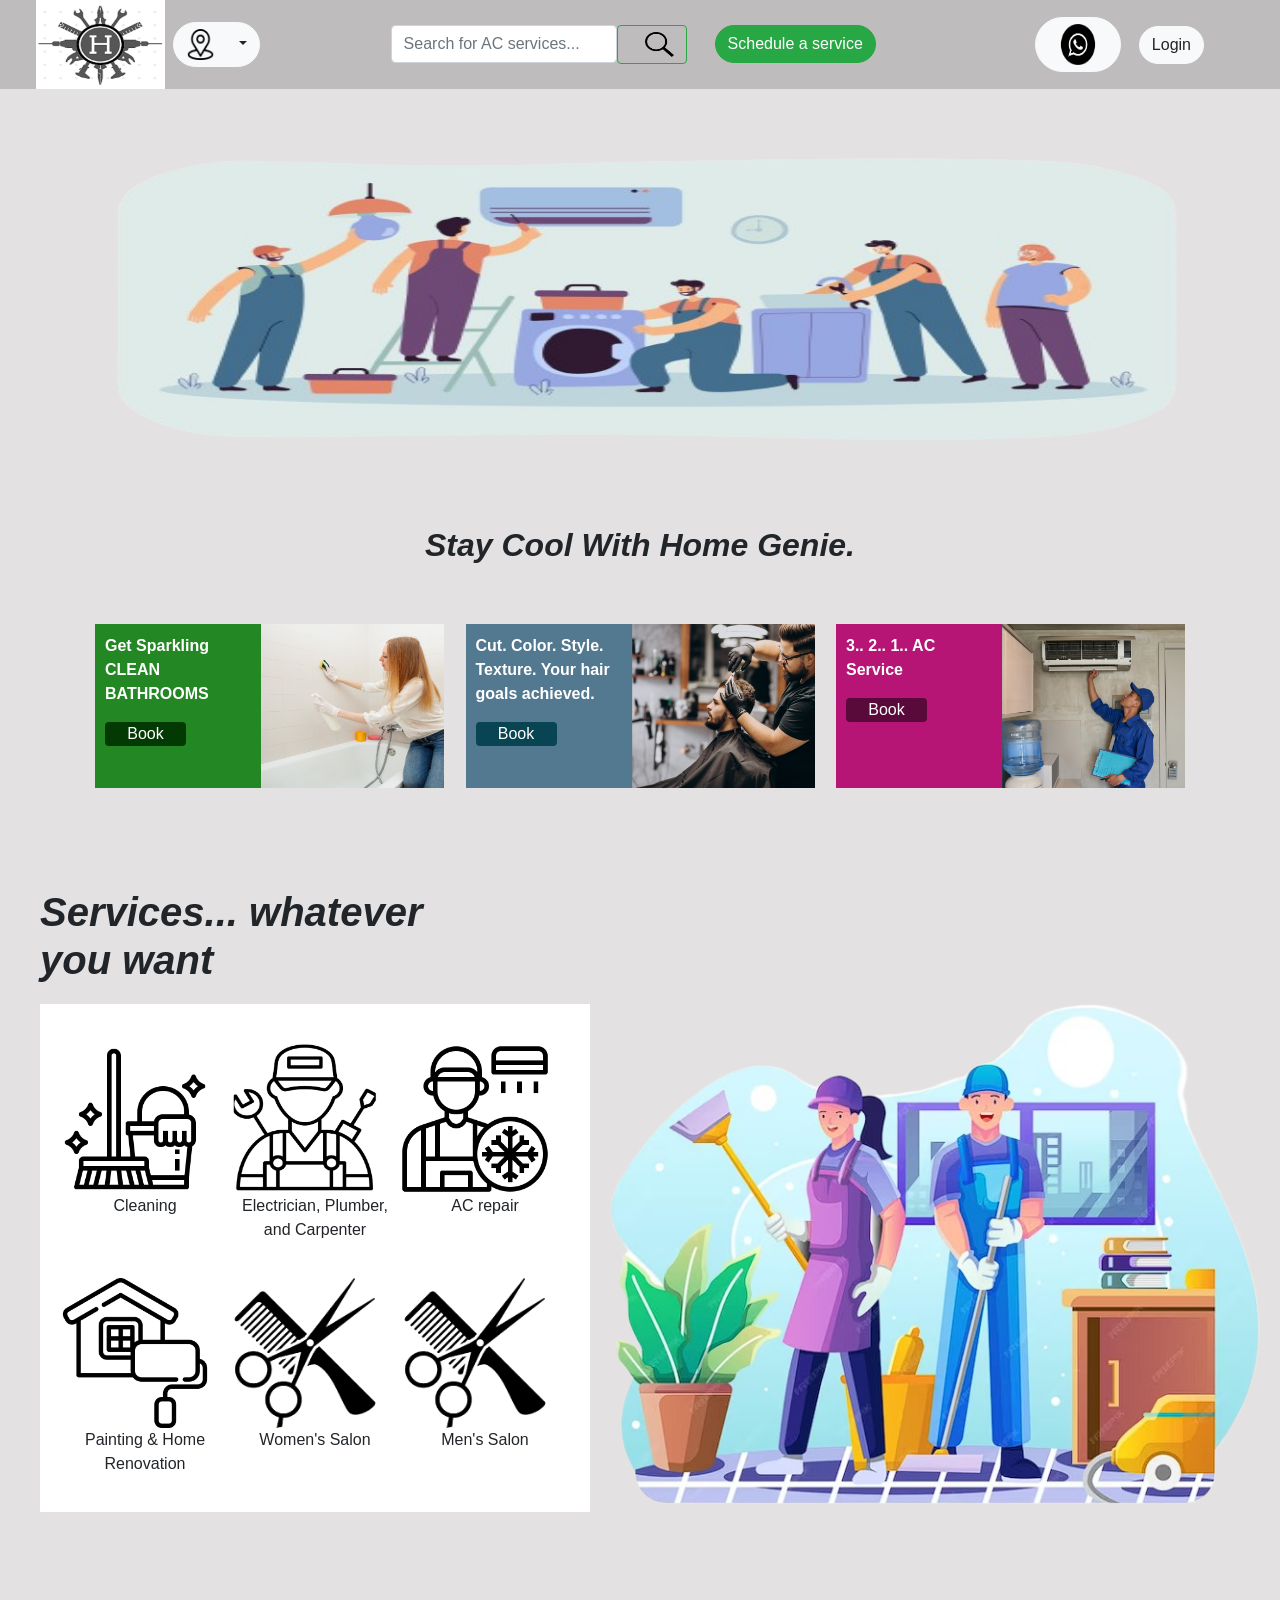
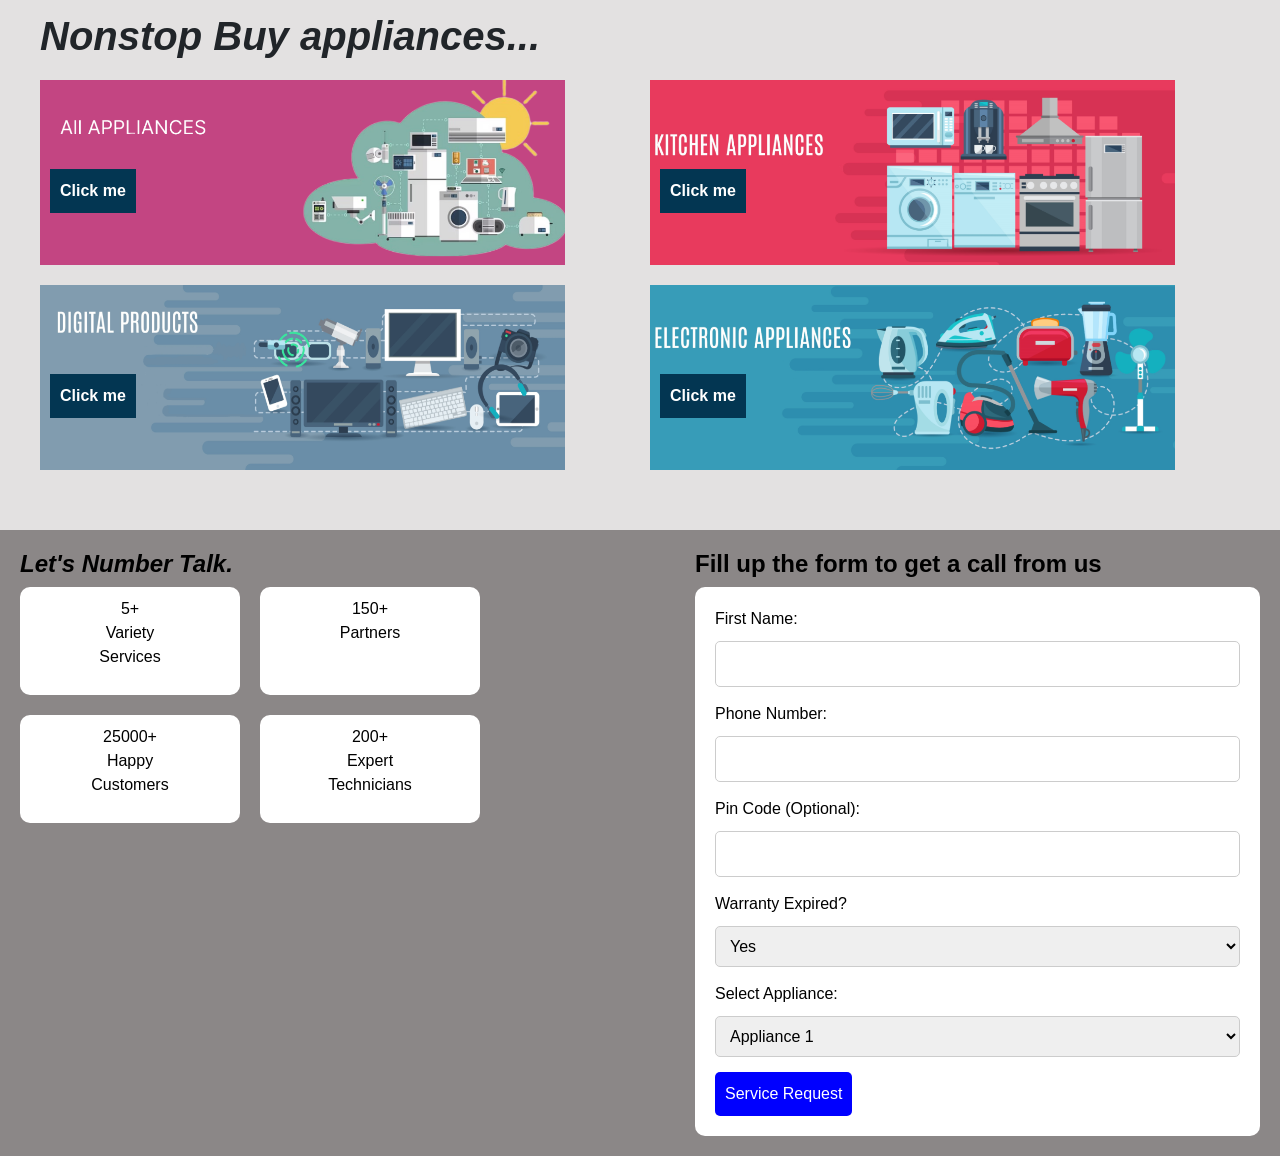
==== index.html @ cf2d0b9e "Add files via upload" ====
<!DOCTYPE html>
<html lang="en">
<head>
    <meta charset="UTF-8">
    <meta name="viewport" content="width=device-width, initial-scale=1.0">
    <link rel="stylesheet" href="https://stackpath.bootstrapcdn.com/bootstrap/4.5.2/css/bootstrap.min.css">
    <link rel="stylesheet" href="styles.css">
    <title>Home Genie</title>
</head>
<body>

    <header class="main-header navbar navbar-expand-lg navbar-light">
        <a class="navbar-brand" href="#">
            <a href="index.html"><img src="logo.png" alt="Logo" width="129" height="89"></a>
        </a>

        <div class="dropdown location-dropdown ml-2">
            <button class="btn btn-light dropdown-toggle" type="button" id="locationDropdown" data-toggle="dropdown" aria-haspopup="true" aria-expanded="false">
                <img src="loco.png" alt="Location Icon" class="location-icon">
            </button>
            <div class="dropdown-menu" aria-labelledby="locationDropdown">
                <a class="dropdown-item" href="#">Bhopal</a>
                <a class="dropdown-item" href="#">Ashta</a>
                <a class="dropdown-item" href="#">Sehore</a>
            </div>
        </div>

        <div class="collapse navbar-collapse" id="navbarNav">
            <ul class="navbar-nav mx-auto align-items-center">
                <li class="nav-item">
                    <form class="form-inline">
                        <input class="form-control" type="search" placeholder="Search for AC services..." aria-label="Search">
                        <button class="btn btn-outline-success my-2 my-sm-0" type="submit">
                            <img src="search.png" alt="Search Icon" class="search-icon">
                        </button>
                    </form>
                </li>
                <li class="nav-item">
                    <button class="btn btn-success ml-2" onclick="location.href='index2.html'">Schedule a service</button>

                </li>
            </ul>

            <button class="btn btn-light ml-2 whatsapp-button">
                <img src="whatsapp.png" alt="WhatsApp Icon" width="60" height="41">
            </button>
            <button class="btn btn-light ml-2 login-button">Login</button>
        </div>
    </header>

<div class="main-body" style="background-color: #E3E1E1;">

    <img src="handymen.png" alt="Handymen Image" width="1155" height="393" class="mx-auto d-block">

    <div class="h2-container">
    <h2 class="text-center font-italic font-weight-bold mt-4">Stay Cool With Home Genie.</h2>
    </div>

    <div class="rectangle-container">
        <div class="rectangle left-rectangle">
            <div class="color-part" style="background-color: #238723;">
                <p class="text-white font-weight-bold">
                    Get Sparkling<br>
                    CLEAN<br>
                    BATHROOMS
                </p>
                <button class="btn btn-book" style="background-color: #033A03;">Book</button>
            </div>
            <div class="image-part">
                <img src="woman1.png" alt="Woman Image" width="183" height="164">
            </div>
        </div>

        <div class="rectangle">
            <div class="color-part" style="background-color: #52798F;">
                <p class="text-white font-weight-bold">
                    Cut. Color. Style.<br>
                    Texture. Your hair<br>
                    goals achieved.
                </p>
                <button class="btn btn-book" style="background-color: #084452;">Book</button>
            </div>
            <div class="image-part">
                <img src="haircut.png" alt="Haircut Image" width="183" height="164">
            </div>
        </div>

        <div class="rectangle right-rectangle">
            <div class="color-part" style="background-color: #B61575;">
                <p class="text-white font-weight-bold">
                    3.. 2.. 1.. AC<br>
                    Service
                </p>
                <button class="btn btn-book" style="background-color: #590A3A;">Book</button>
            </div>
            <div class="image-part">
                <img src="acrepair.png" alt="AC Repair Image" width="183" height="164">
            </div>
        </div>
    </div>

    <div class="h1-container">
        <h1 class="font-weight-bold font-italic">Services... whatever<br>you want</h1>
    </div>

 <div class="main-content-container">
        <div class="icon-container">
            <div class="icon-group">
                <!-- Top Left Icon -->
                <a href="#" class="icon-button">
                    <div class="icon">
                        <img src="household.png" alt="Cleaning Icon" width="150" height="150">
                        <p>Cleaning</p>
                    </div>
                </a>

                <!-- Top Middle Icon -->
                <a href="#" class="icon-button">
                    <div class="icon">
                        <img src="mechanic.png" alt="Electrician, Plumber, and Carpenter Icon" width="150" height="150">
                        <p>Electrician, Plumber, and Carpenter</p>
                    </div>
                </a>

                <!-- Top Right Icon -->
                <a href="#" class="icon-button">
                    <div class="icon">
                        <img src="service.png" alt="AC Repair Icon" width="150" height="150">
                        <p>AC repair</p>
                    </div>
                </a>
            </div>

            <div class="icon-group">
                <!-- Bottom Left Icon -->
                <a href="#" class="icon-button">
                    <div class="icon">
                        <img src="renovation.png" alt="Painting & Home Renovation Icon" width="150" height="150">
                        <p>Painting & Home Renovation</p>
                    </div>
                </a>

                <!-- Bottom Middle Icon -->
                <a href="#" class="icon-button">
                    <div class="icon">
                        <img src="salon.png" alt="Women's Salon Icon" width="150" height="150">
                        <p>Women's Salon</p>
                    </div>
                </a>

                <!-- Bottom Right Icon -->
                <a href="#" class="icon-button">
                    <div class="icon">
                        <img src="salon.png" alt="Men's Salon Icon" width="150" height="150">
                        <p>Men's Salon</p>
                    </div>
                </a>
            </div>
        </div>

     <!-- Cleaners Image -->
     <img src="cleaners.png" alt="Cleaners Image" width="650" height="500" class="cleaners-image">
 </div>

 <div class="h1-container">
    <h1 class="font-weight-bold font-italic">Nonstop Buy appliances...</h1>
 </div>

 <div class="image-grid">
    <!-- Top Left Image -->
    <div class="image-container">
        <img src="appall.png" alt="Appall" width="525" height="185">
        <a href="#" class="click-me">Click me</a>
    </div>

    <!-- Top Right Image -->
    <div class="image-container">
        <img src="appkit.png" alt="Appkit" width="525" height="185">
        <a href="#" class="click-me">Click me</a>
    </div>

    <!-- Bottom Left Image -->
    <div class="image-container">
        <img src="appdig.png" alt="Appdig" width="525" height="185">
        <a href="#" class="click-me">Click me</a>
    </div>

    <!-- Bottom Right Image -->
    <div class="image-container">
        <img src="appele.png" alt="Appele" width="525" height="185">
        <a href="#" class="click-me">Click me</a>
    </div>
 </div>
</div>

<div class="secondary-body">
    <!-- Left Div -->
    <div class="left-div">
        <h4 class="left-heading">Let's Number Talk.</h4>
        <div class="grid-container">
            <!-- Top Left Rectangle -->
            <div class="grid-item">
                <p>5+<br>Variety<br>Services</p>
            </div>
            <!-- Top Right Rectangle -->
            <div class="grid-item">
                <p>150+<br>Partners</p>
            </div>
            <!-- Bottom Left Rectangle -->
            <div class="grid-item">
                <p>25000+<br>Happy<br>Customers</p>
            </div>
            <!-- Bottom Right Rectangle -->
            <div class="grid-item">
                <p>200+<br>Expert<br>Technicians</p>
            </div>
        </div>
    </div>

    <!-- Right Div -->
    <div class="right-div">
        <h4 class="right-heading">Fill up the form to get a call from us</h4>
        <form class="request-form">
            <label for="firstName">First Name:</label>
            <input type="text" id="firstName" name="firstName" required>

            <label for="phoneNumber">Phone Number:</label>
            <input type="text" id="phoneNumber" name="phoneNumber" required>

            <label for="pinCode">Pin Code (Optional):</label>
            <input type="text" id="pinCode" name="pinCode">

            <label for="warrantyExpired">Warranty Expired?</label>
            <select id="warrantyExpired" name="warrantyExpired">
                <option value="yes">Yes</option>
                <option value="no">No</option>
            </select>

            <label for="selectAppliance">Select Appliance:</label>
            <select id="selectAppliance" name="selectAppliance">
                <option value="appliance1">Appliance 1</option>
                <option value="appliance2">Appliance 2</option>
                <option value="appliance3">Appliance 3</option>
            </select>

            <button type="submit" class="service-request-button">Service Request</button>
        </form>
    </div>
</div>

    <script src="https://code.jquery.com/jquery-3.5.1.slim.min.js"></script>
    <script src="https://cdn.jsdelivr.net/npm/@popperjs/core@2.11.6/dist/umd/popper.min.js"></script>
    <script src="https://stackpath.bootstrapcdn.com/bootstrap/4.5.2/js/bootstrap.min.js"></script>

</body>
</html>
---- styles.css ----
body {
    margin: 0;
    font-family: 'Inter', sans-serif; /* Assuming you have the Inter font available */
}

.main-header {
    height: 89px;
    background-color: #bebcbc; /* Set the background color to #bebcbc */
}

.main-body {
    padding: 20px; /* Add padding to provide some space around the content */
}

.location-icon {
    margin-right: 15px;
    width: 29px;
    height: 31px;
}

.search-icon {
    margin-left: 15px;
    width: 29px;
    height: 25px;
}

.dropdown.location-dropdown {
    position: relative;
}

.dropdown.location-dropdown .dropdown-menu {
    position: absolute;
    top: 100%;
    left: 0;
}

/* You can adjust the following styles based on your preferences */

.navbar-brand {
    margin-right: 20px;
}

.navbar-nav {
    display: flex;
    align-items: center;
}

.navbar-nav .nav-item {
    margin-right: 20px;
}

.btn-success,
.btn-light {
    border-radius: 30px;
    margin-right: 60px; /* Adjusted the margin to 60px to shift 40 pixels to the right */
}

.btn-light img {
    max-height: 100%;
}

.whatsapp-button {
    margin-right: 10px;
}

.login-button {
    margin-left: auto;
}

.h2-container {
    margin-top: 10px;
}
h2 {
    font-weight: bold;
    font-style: italic;
    text-align: center;
}

.rectangle-container {
    display: flex;
    justify-content: space-between;
    margin: 60px auto; /* Adjust the margin as needed */
}

.rectangle {
    width: 349px;
    height: 164px;
    display: flex;
}

.left-rectangle {
    margin-right: 10px; /* Adjust margin to bring it closer to the middle */
    margin-left: 75px;
}

.right-rectangle {
    margin-left: 10px; /* Adjust margin to bring it closer to the middle */
    margin-right:75px;
}

.color-part {
    flex: 1;
    padding: 10px; /* Add padding for spacing and aesthetics */
}

.image-part {
    flex: 1;
}

.btn-book {
    width: 81px;
    height: 24px;
    margin-top: 10px; /* Adjust margin as needed */
    color: white; /* Set text color to white */
    display: flex;
    justify-content: center;
    align-items: center;
}

.h1-container {
    margin-top: 100px; /* Adjust margin as needed */
    margin-left: 20px; /* Adjust margin as needed */
    margin-bottom: 20px;
}

h1 {
    font-weight: bold;
    font-style: italic;
}

.main-content-container {
    display: flex;
    justify-content: space-between;
    align-items: flex-start; /* Align items to the top */
}

/* Styles for the icon container */
.icon-container {
    margin-left: 20px;
    background-color: white; /* Set background color to white */
    width: 600px; /* Set width to 600 pixels */
    padding: 20px; /* Add padding for spacing and aesthetics */
}

.icon-group {
    display: flex;
    flex-direction: row; /* Change flex direction to row */
    margin-top: 20px; /* Adjust margin as needed */
}

/* Styles for each icon */
.icon {
    text-align: center;
}

.icon img {
    width: 150px;
    height: 150px;
    border-radius: 10px; /* Add rounded corners */
    margin-right: 20px; /* Adjust margin between icons */
}

/* Cleaners Image */
.cleaners-image {
    margin-left: 20px; /* Adjust margin as needed */
    margin-right: 50px;
}

.icon-button {
    text-decoration: none;
    color: inherit;
    cursor: pointer;
    transition: transform 0.2s ease-in-out;
}

.image-grid {
    display: flex;
    justify-content: space-between;
    flex-wrap: wrap; /* Allow images to wrap to the next line */
    margin: 20px; /* Adjust margin as needed */
}

/* Styles for each image container */
.image-container {
    width: calc(50% - 10px); /* Set width to 50% with margin in between */
    margin-bottom: 20px; /* Adjust margin as needed */
    position: relative; /* Add relative positioning to position the button */
}

/* Styles for the click-me button */
.click-me {
    position: absolute;
    top: 60%; /* Adjust the top position to move the button slightly downwards */
    left: 10px; /* Adjust the left position to move the button to the far left */
    transform: translateY(-50%);
    background-color:#033652;
    ;
    color: white;
    padding: 10px;
    text-decoration: none;
    font-weight: bold;
    opacity: 2; /* Visible by default */
    transition: opacity 0.3s ease-in-out;
}

.secondary-body {
    background-color: #8B8787;
    display: flex;
    justify-content: space-between;
    padding: 20px;
}

/* Styles for the left div */
.left-div {
    color: black;
}

.left-heading {
    font-weight: bold;
    font-style: italic;
}

.grid-container {
    display: grid;
    grid-template-columns: repeat(2, 220px);
    grid-gap: 20px;
}

.grid-item {
    background-color: white;
    border-radius: 10px;
    padding: 10px;
    text-align: center;
}

/* Styles for the right div */
.right-div {
    color: black;
}

.right-heading {
    font-weight: bold;
}

.request-form {
    background-color: white;
    border-radius: 10px;
    padding: 20px;
    width: 565px;
}

.request-form label {
    display: block;
    margin-bottom: 10px;
}

.request-form input,
.request-form select {
    width: 100%;
    padding: 10px;
    margin-bottom: 15px;
    border: 1px solid #ccc;
    border-radius: 5px;
}

.service-request-button {
    background-color: blue;
    color: white;
    padding: 10px;
    border: none;
    border-radius: 5px;
    cursor: pointer;
}
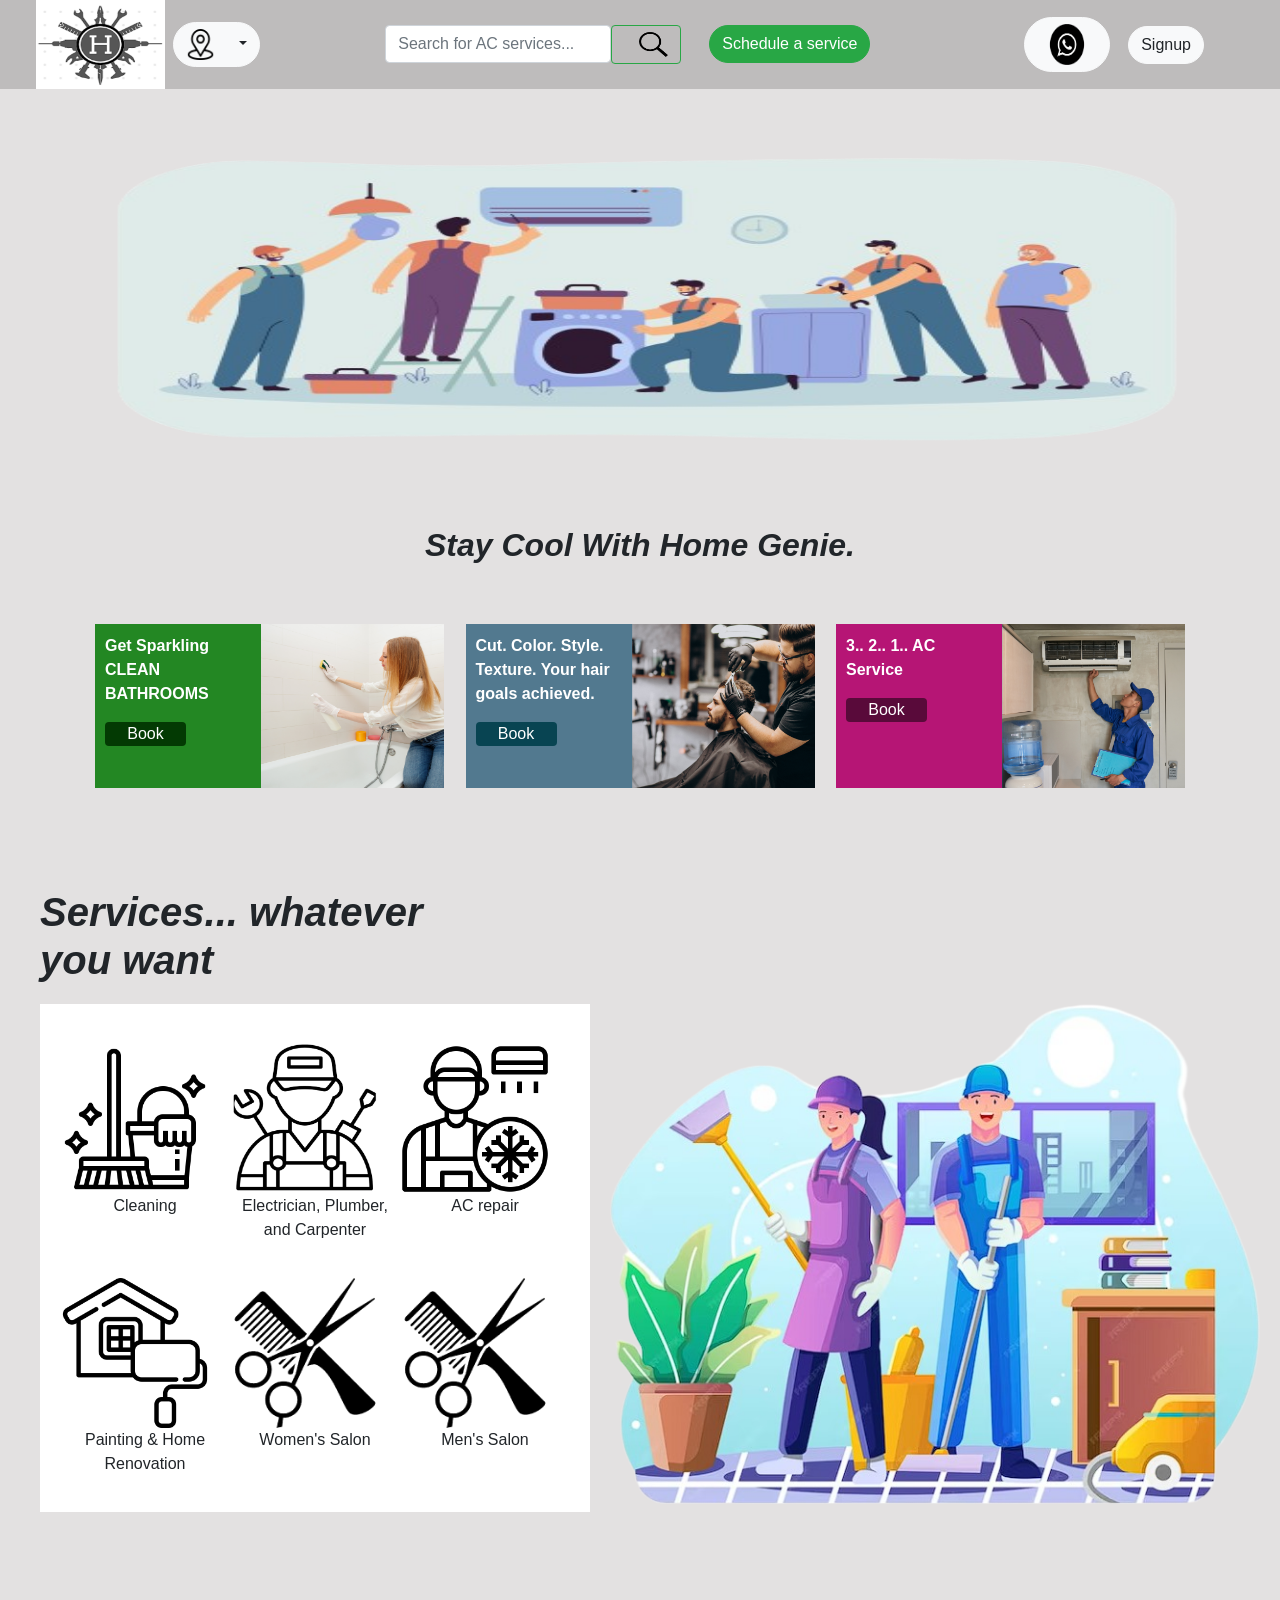
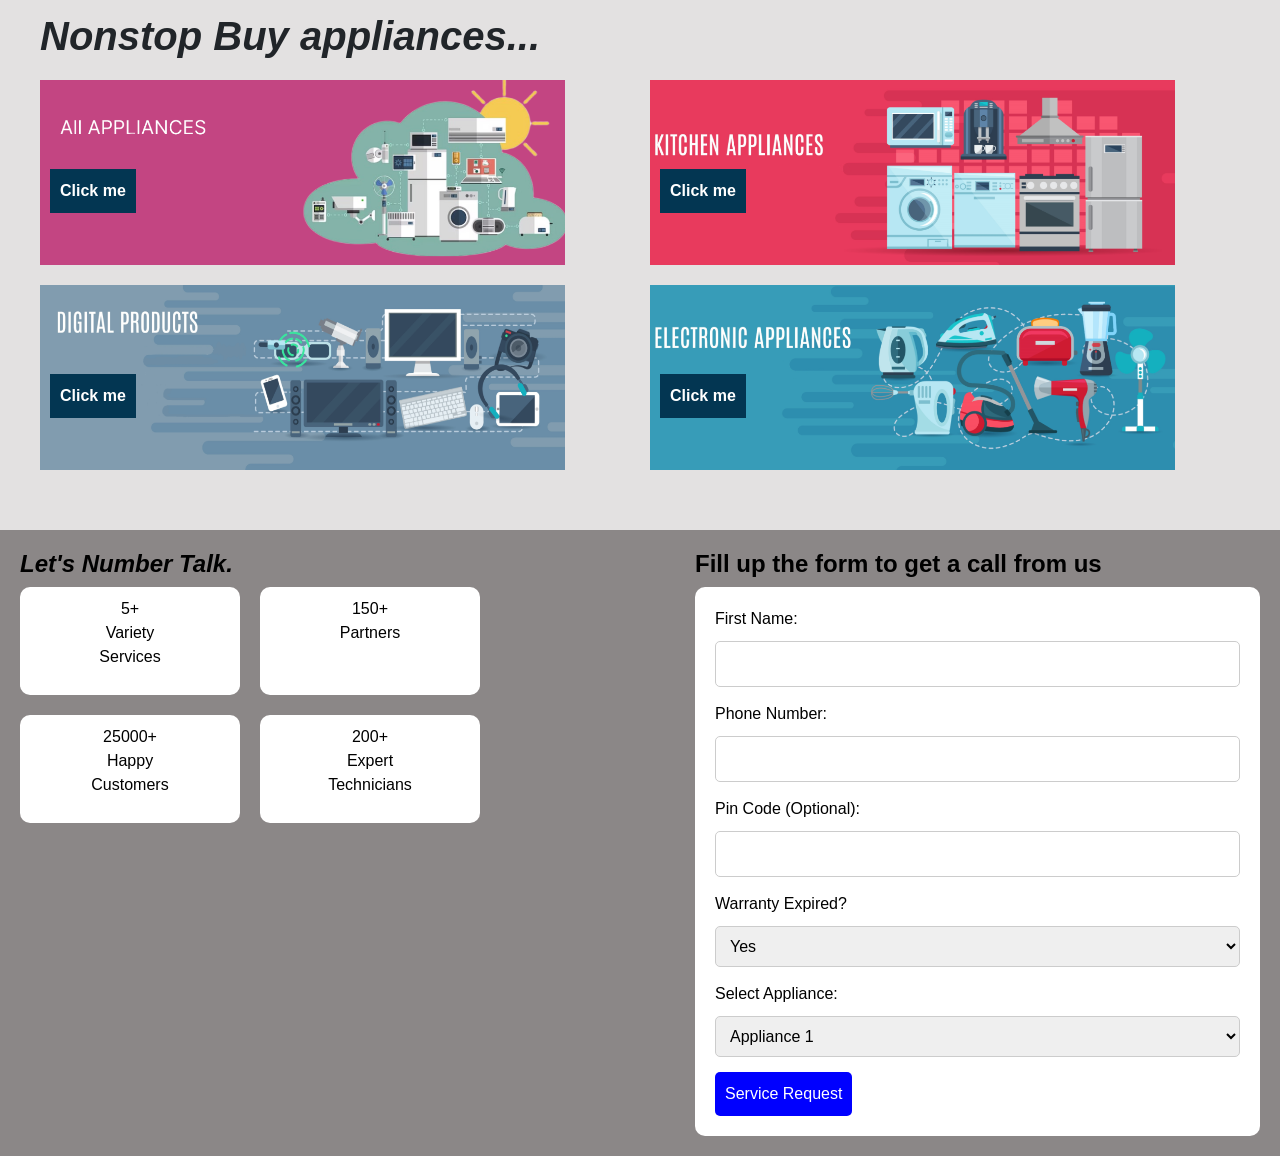
==== commit 61b2b126: "Update index.html" ====
--- a/index.html
+++ b/index.html
@@ -44,7 +44,8 @@
             <button class="btn btn-light ml-2 whatsapp-button">
                 <img src="whatsapp.png" alt="WhatsApp Icon" width="60" height="41">
             </button>
-            <button class="btn btn-light ml-2 login-button">Login</button>
+           <a href="signup.html" class="btn btn-light ml-2 login-button">Signup</a>
+
         </div>
     </header>
 
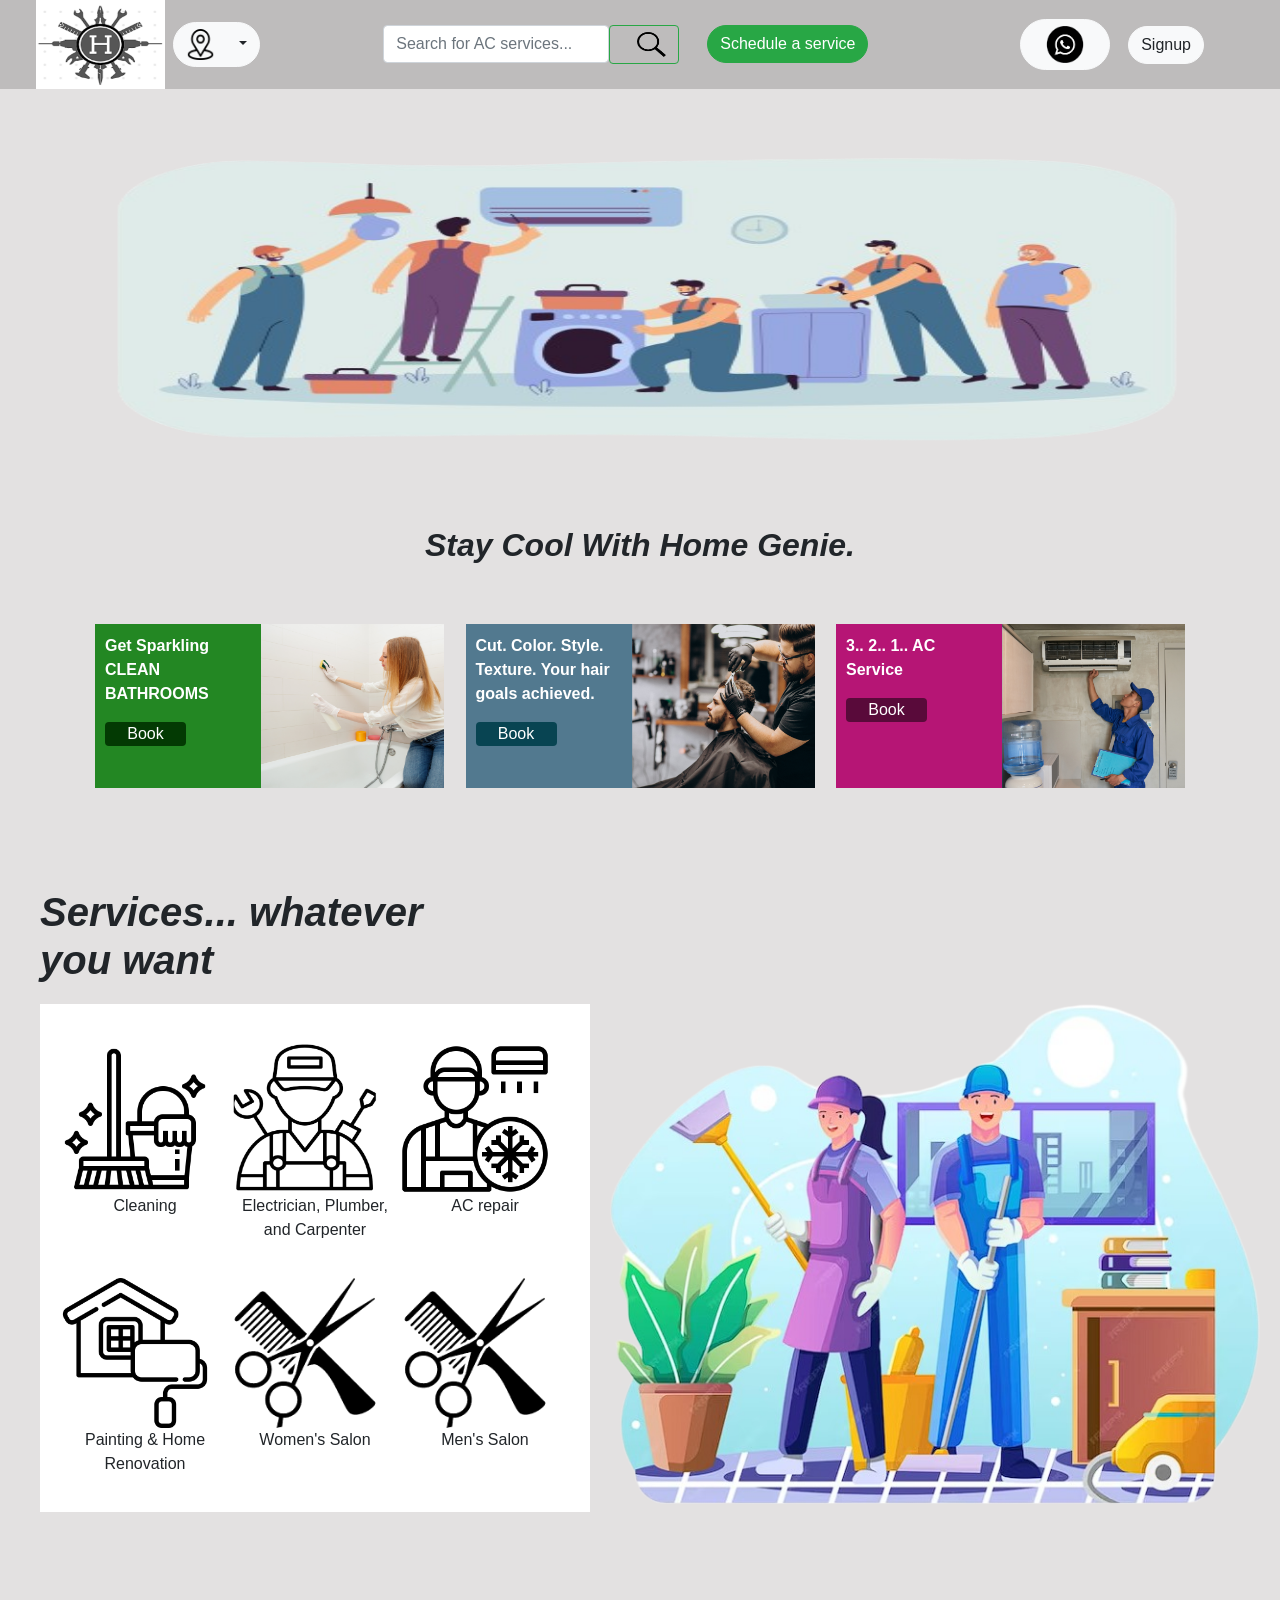
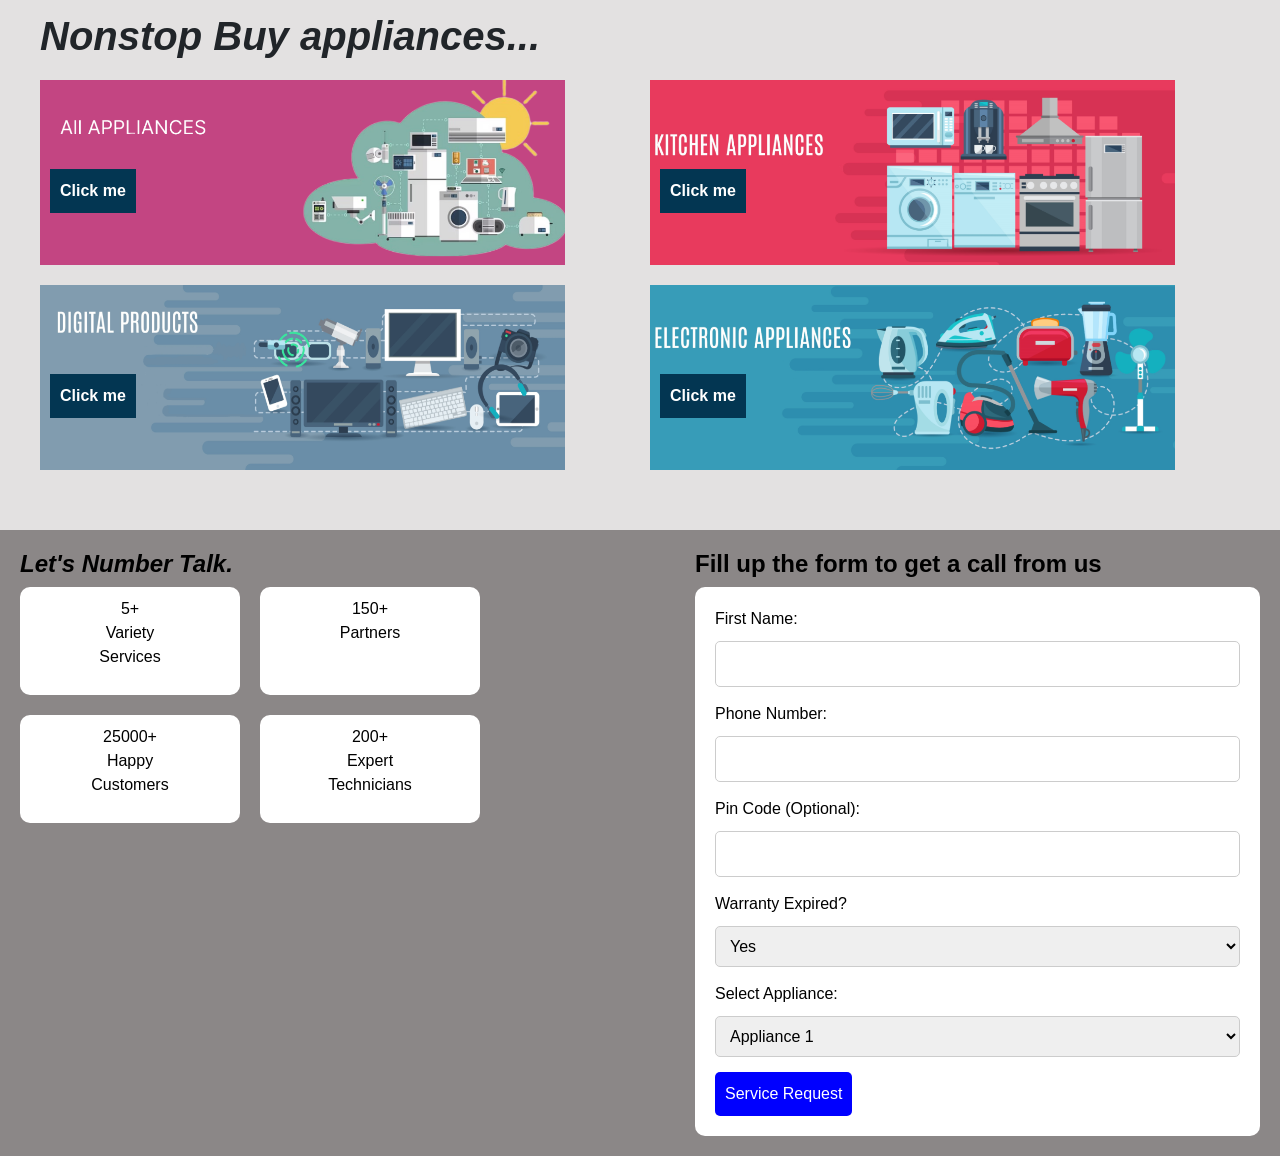
==== commit 3b7560c9: "Update index.html" ====
--- a/index.html
+++ b/index.html
@@ -42,7 +42,10 @@
             </ul>
 
             <button class="btn btn-light ml-2 whatsapp-button">
-                <img src="whatsapp.png" alt="WhatsApp Icon" width="60" height="41">
+                          <!--_______________ Whatsapp _______________-->
+  <a class="whatsapp" href="https://wa.me/+916386848409" target="_blank">
+    <img src="whatsapp.png" width="64"/>
+  </a>
             </button>
            <a href="signup.html" class="btn btn-light ml-2 login-button">Signup</a>
 
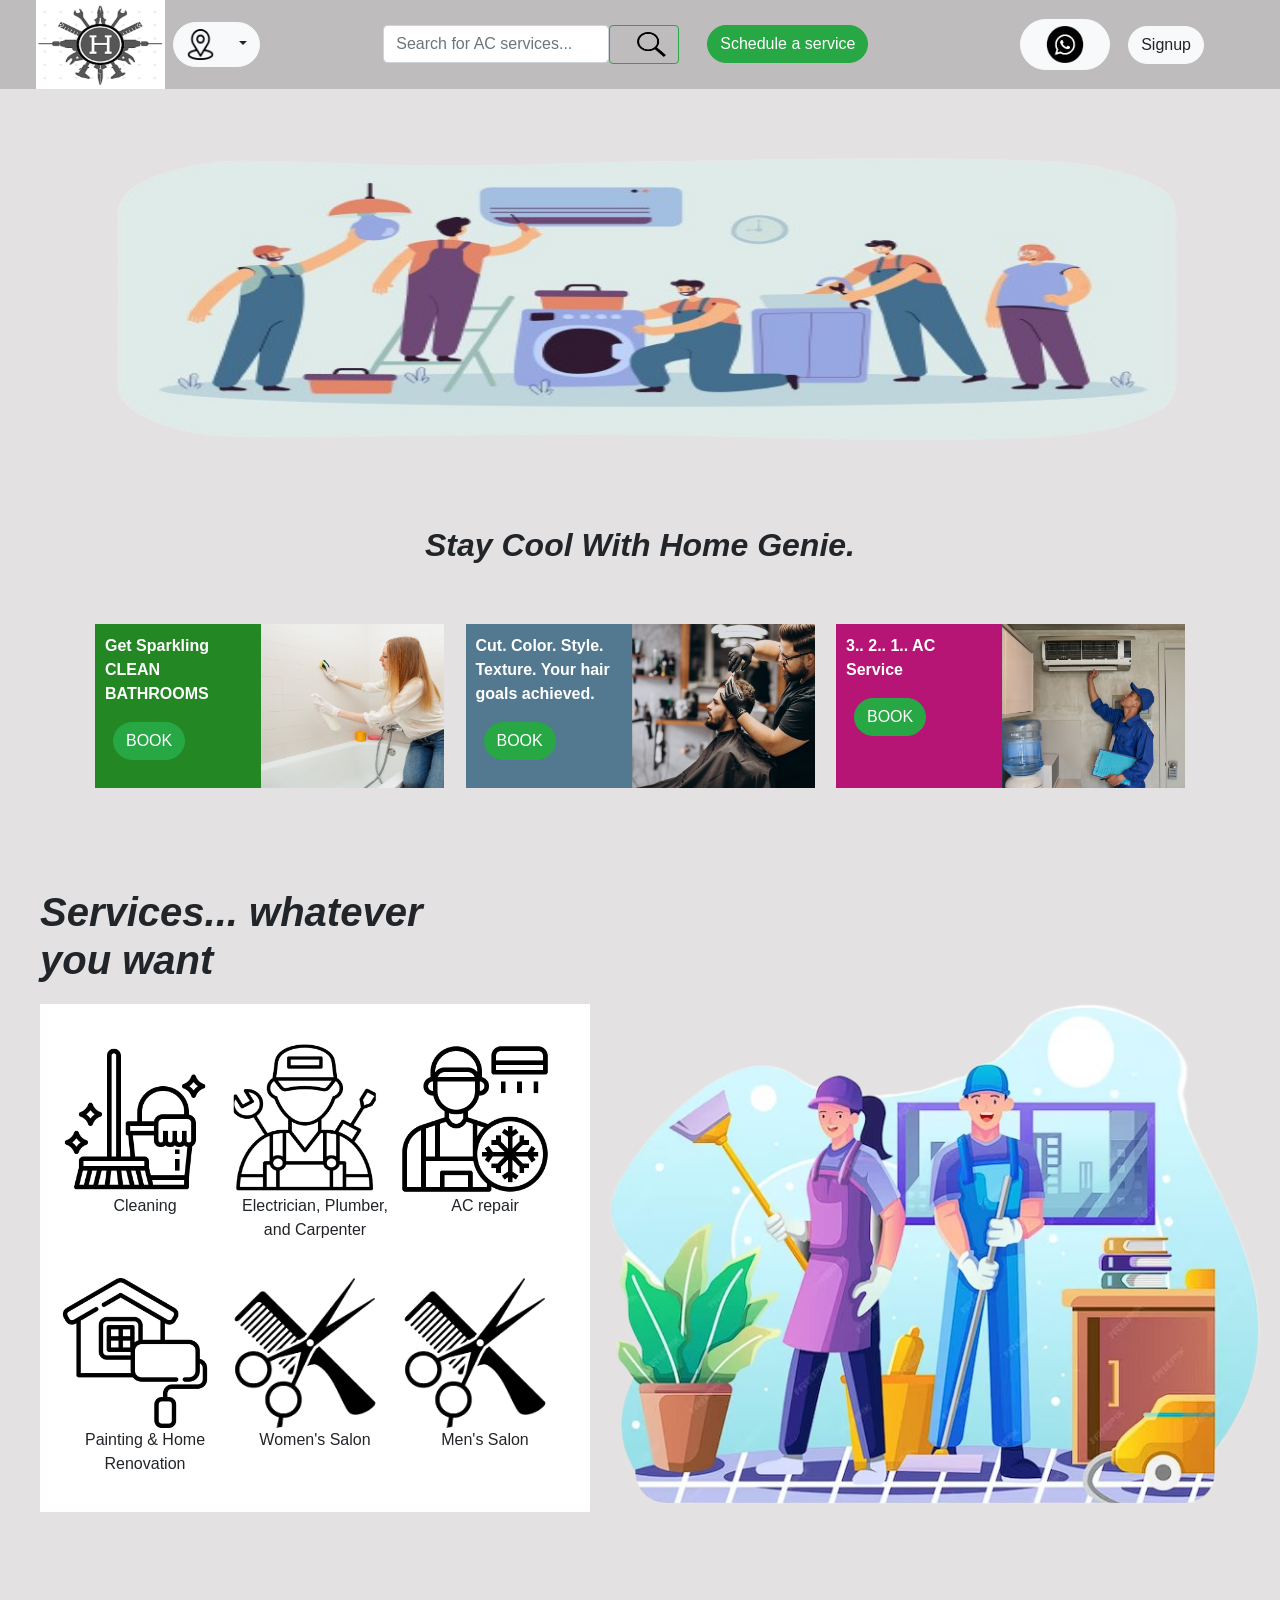
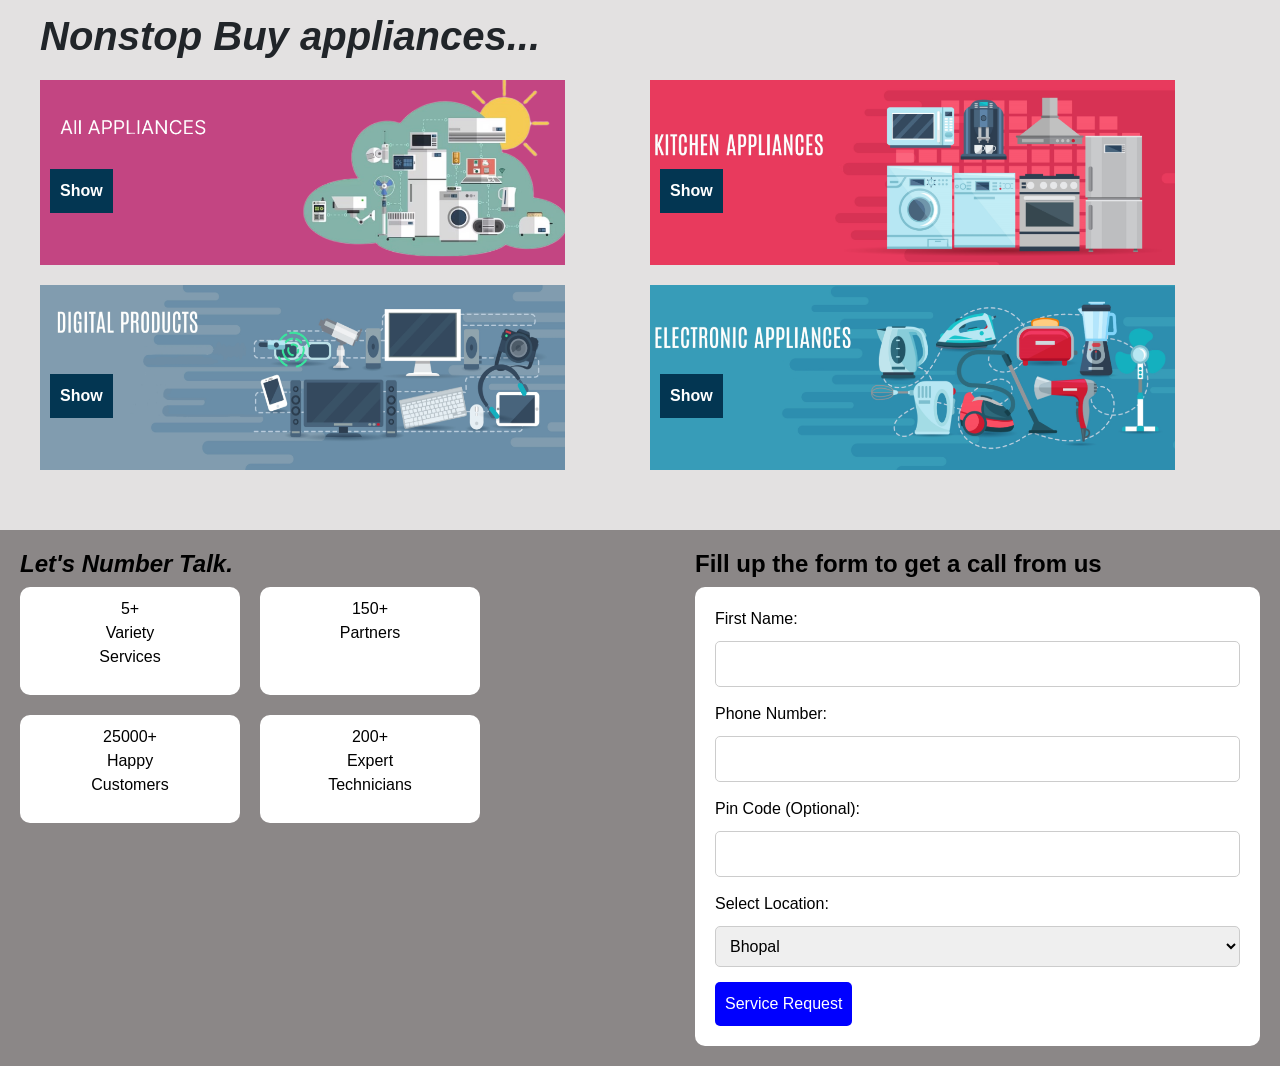
==== commit 9f9b9cf5: "Update index.html" ====
--- a/index.html
+++ b/index.html
@@ -19,9 +19,9 @@
                 <img src="loco.png" alt="Location Icon" class="location-icon">
             </button>
             <div class="dropdown-menu" aria-labelledby="locationDropdown">
-                <a class="dropdown-item" href="#">Bhopal</a>
-                <a class="dropdown-item" href="#">Ashta</a>
-                <a class="dropdown-item" href="#">Sehore</a>
+              <a class="dropdown-item" href="index2.html">Bhopal</a>
+                <a class="dropdown-item" href="index2.html">Ashta</a>
+                <a class="dropdown-item" href="index2.html">Sehore</a>
             </div>
         </div>
 
@@ -68,7 +68,7 @@
                     CLEAN<br>
                     BATHROOMS
                 </p>
-                <button class="btn btn-book" style="background-color: #033A03;">Book</button>
+                <button class="btn btn-success ml-2" onclick="location.href='cleaning.html'">BOOK</button>
             </div>
             <div class="image-part">
                 <img src="woman1.png" alt="Woman Image" width="183" height="164">
@@ -82,7 +82,7 @@
                     Texture. Your hair<br>
                     goals achieved.
                 </p>
-                <button class="btn btn-book" style="background-color: #084452;">Book</button>
+             <button class="btn btn-success ml-2" onclick="location.href='hairsalon.html'">BOOK</button>
             </div>
             <div class="image-part">
                 <img src="haircut.png" alt="Haircut Image" width="183" height="164">
@@ -95,7 +95,7 @@
                     3.. 2.. 1.. AC<br>
                     Service
                 </p>
-                <button class="btn btn-book" style="background-color: #590A3A;">Book</button>
+                <button class="btn btn-success ml-2" onclick="location.href='AC.html'">BOOK</button>
             </div>
             <div class="image-part">
                 <img src="acrepair.png" alt="AC Repair Image" width="183" height="164">
@@ -111,7 +111,7 @@
         <div class="icon-container">
             <div class="icon-group">
                 <!-- Top Left Icon -->
-                <a href="#" class="icon-button">
+                <a href="cleaning.html" class="icon-button">
                     <div class="icon">
                         <img src="household.png" alt="Cleaning Icon" width="150" height="150">
                         <p>Cleaning</p>
@@ -119,7 +119,7 @@
                 </a>
 
                 <!-- Top Middle Icon -->
-                <a href="#" class="icon-button">
+                <a href="AC.html" class="icon-button">
                     <div class="icon">
                         <img src="mechanic.png" alt="Electrician, Plumber, and Carpenter Icon" width="150" height="150">
                         <p>Electrician, Plumber, and Carpenter</p>
@@ -127,7 +127,7 @@
                 </a>
 
                 <!-- Top Right Icon -->
-                <a href="#" class="icon-button">
+                <a href="AC.html" class="icon-button">
                     <div class="icon">
                         <img src="service.png" alt="AC Repair Icon" width="150" height="150">
                         <p>AC repair</p>
@@ -137,7 +137,7 @@
 
             <div class="icon-group">
                 <!-- Bottom Left Icon -->
-                <a href="#" class="icon-button">
+                <a href="cleaning.html" class="icon-button">
                     <div class="icon">
                         <img src="renovation.png" alt="Painting & Home Renovation Icon" width="150" height="150">
                         <p>Painting & Home Renovation</p>
@@ -145,7 +145,7 @@
                 </a>
 
                 <!-- Bottom Middle Icon -->
-                <a href="#" class="icon-button">
+                <a href="hairsalon.html" class="icon-button">
                     <div class="icon">
                         <img src="salon.png" alt="Women's Salon Icon" width="150" height="150">
                         <p>Women's Salon</p>
@@ -153,7 +153,7 @@
                 </a>
 
                 <!-- Bottom Right Icon -->
-                <a href="#" class="icon-button">
+                <a href="hairsalon.html" class="icon-button">
                     <div class="icon">
                         <img src="salon.png" alt="Men's Salon Icon" width="150" height="150">
                         <p>Men's Salon</p>
@@ -174,25 +174,25 @@
     <!-- Top Left Image -->
     <div class="image-container">
         <img src="appall.png" alt="Appall" width="525" height="185">
-        <a href="#" class="click-me">Click me</a>
+        <a href="appliances.html" class="click-me">Show </a>
     </div>
 
     <!-- Top Right Image -->
     <div class="image-container">
         <img src="appkit.png" alt="Appkit" width="525" height="185">
-        <a href="#" class="click-me">Click me</a>
+        <a href="appliances.html" class="click-me">Show </a>
     </div>
 
     <!-- Bottom Left Image -->
     <div class="image-container">
         <img src="appdig.png" alt="Appdig" width="525" height="185">
-        <a href="#" class="click-me">Click me</a>
+        <a href="appliances.html" class="click-me">Show </a>
     </div>
 
     <!-- Bottom Right Image -->
     <div class="image-container">
         <img src="appele.png" alt="Appele" width="525" height="185">
-        <a href="#" class="click-me">Click me</a>
+        <a href="appliances.html" class="click-me">Show </a>
     </div>
  </div>
 </div>
@@ -234,17 +234,13 @@
             <label for="pinCode">Pin Code (Optional):</label>
             <input type="text" id="pinCode" name="pinCode">
 
-            <label for="warrantyExpired">Warranty Expired?</label>
-            <select id="warrantyExpired" name="warrantyExpired">
-                <option value="yes">Yes</option>
-                <option value="no">No</option>
-            </select>
-
-            <label for="selectAppliance">Select Appliance:</label>
+          
+
+            <label for="selectAppliance">Select Location:</label>
             <select id="selectAppliance" name="selectAppliance">
-                <option value="appliance1">Appliance 1</option>
-                <option value="appliance2">Appliance 2</option>
-                <option value="appliance3">Appliance 3</option>
+                <option value="appliance1">Bhopal</option>
+                <option value="appliance2">Indore</option>
+                <option value="appliance3">Sehore</option>
             </select>
 
             <button type="submit" class="service-request-button">Service Request</button>
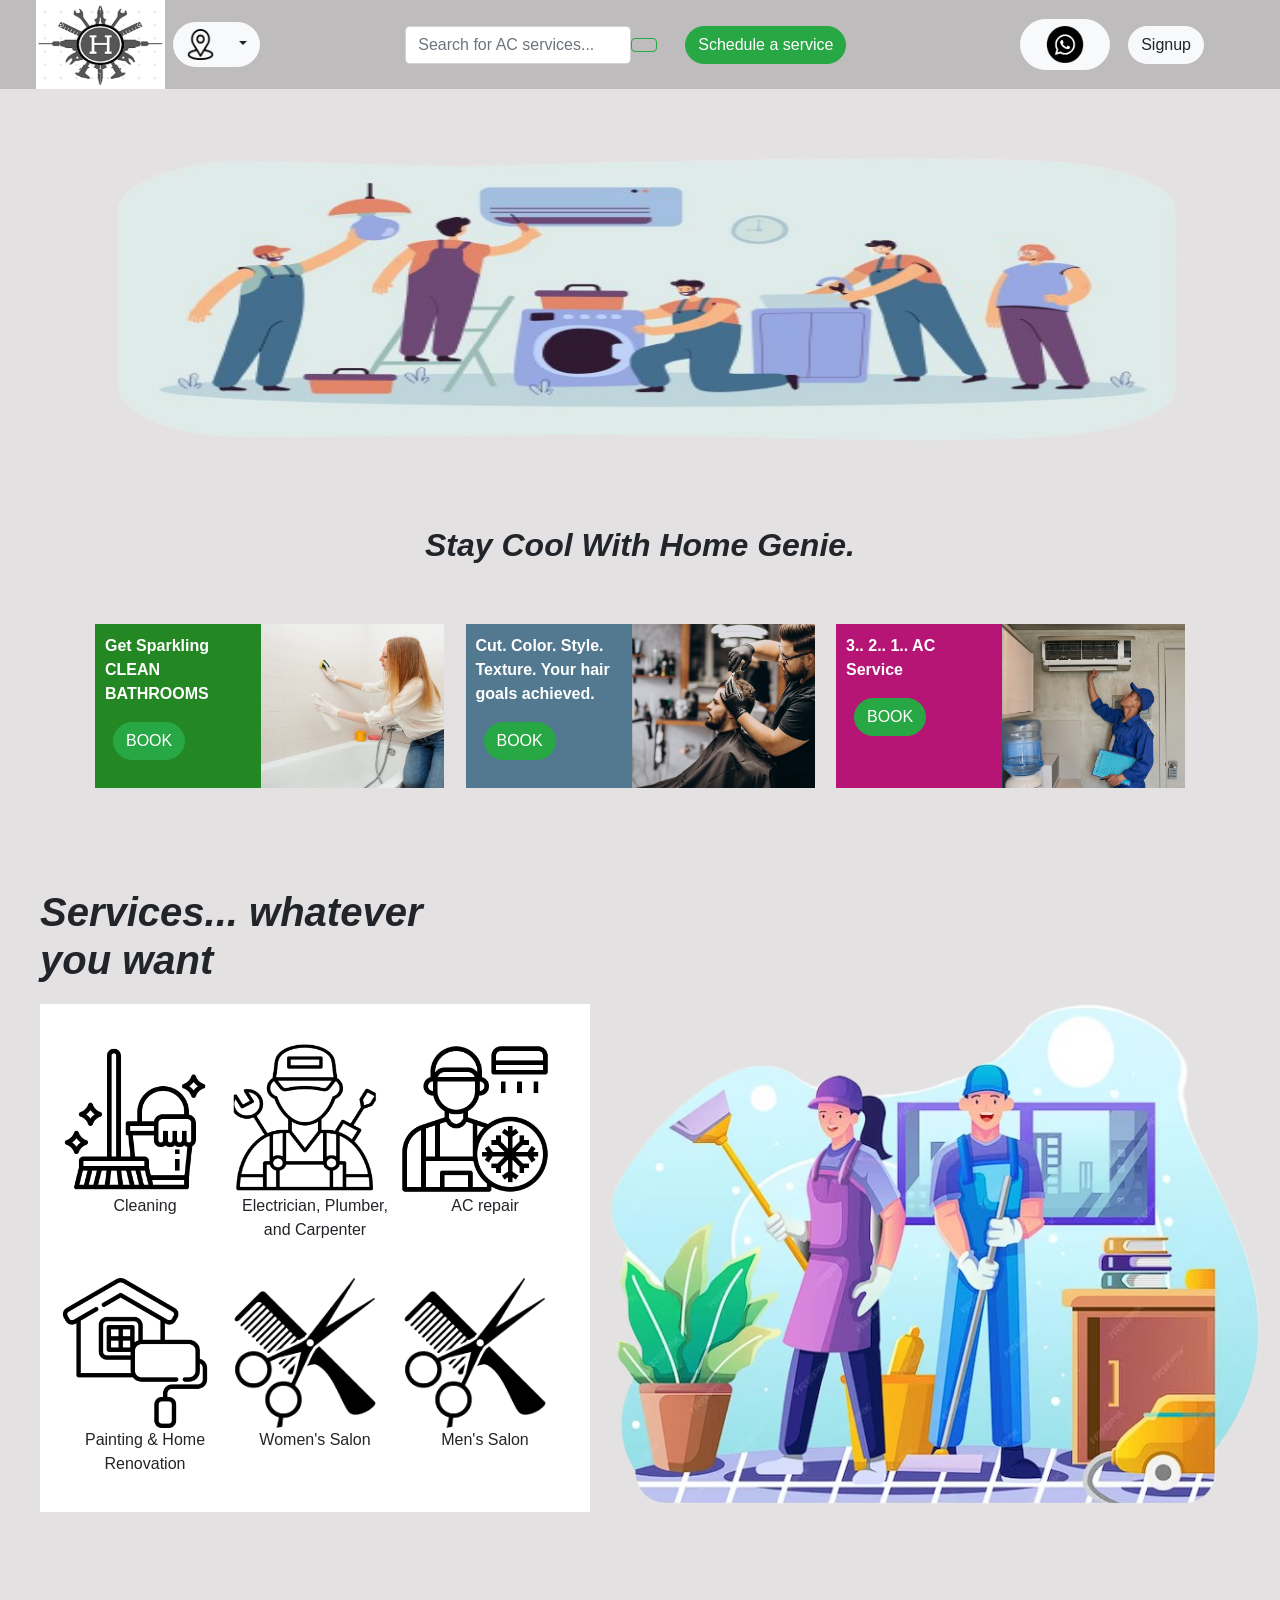
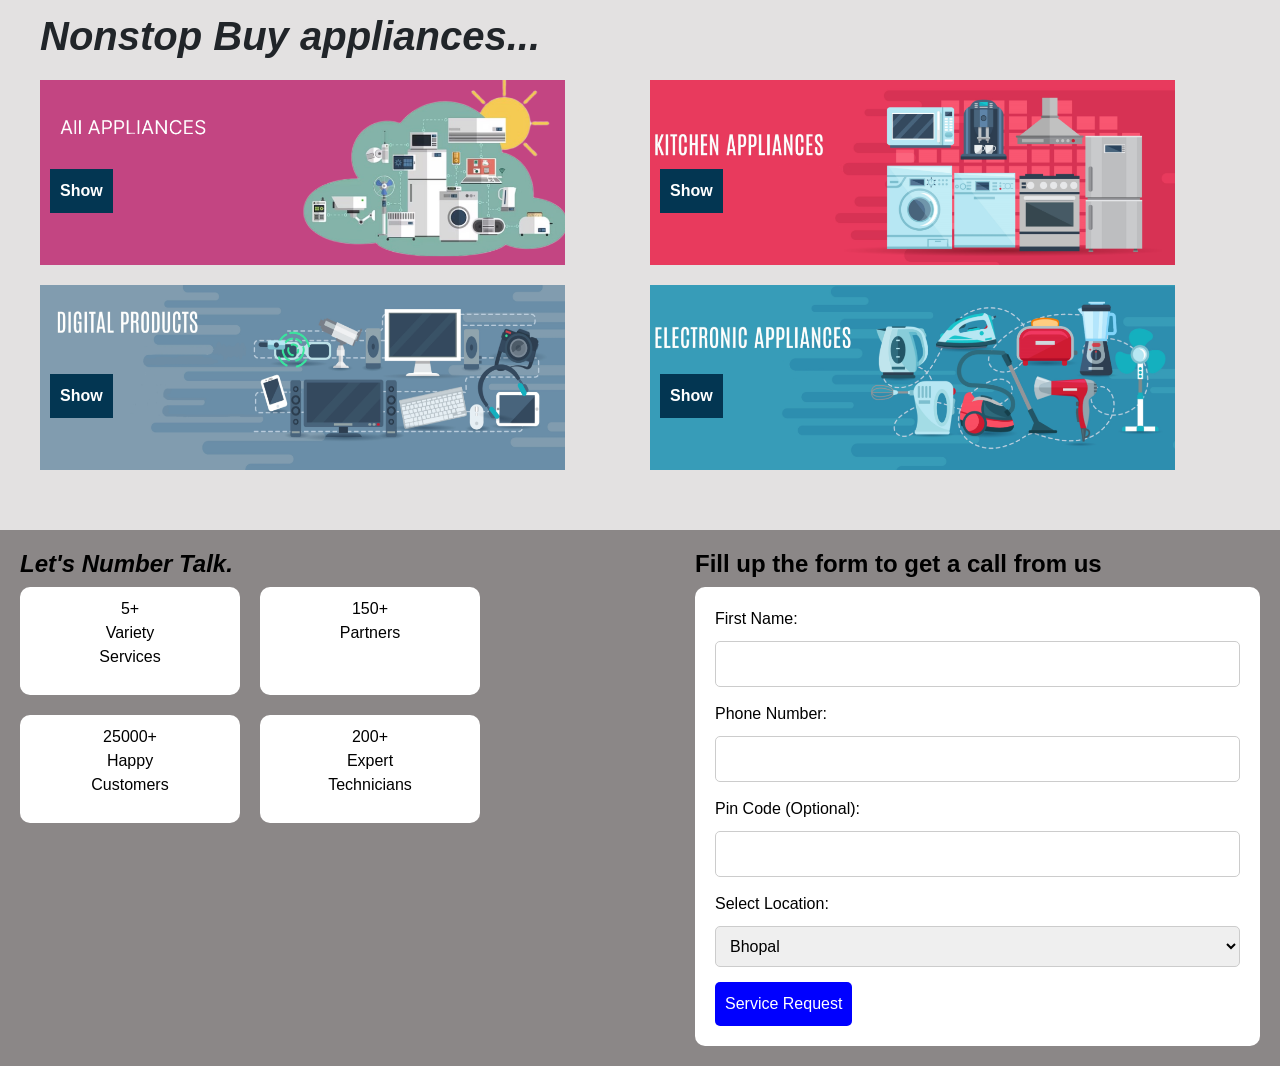
==== commit 74df23a9: "Update index.html" ====
--- a/index.html
+++ b/index.html
@@ -31,7 +31,7 @@
                     <form class="form-inline">
                         <input class="form-control" type="search" placeholder="Search for AC services..." aria-label="Search">
                         <button class="btn btn-outline-success my-2 my-sm-0" type="submit">
-                            <img src="search.png" alt="Search Icon" class="search-icon">
+                           
                         </button>
                     </form>
                 </li>
@@ -68,7 +68,7 @@
                     CLEAN<br>
                     BATHROOMS
                 </p>
-                <button class="btn btn-success ml-2" onclick="location.href='cleaning.html'">BOOK</button>
+                <button class="btn btn-success ml-2" onclick="location.href='location.html'">BOOK</button>
             </div>
             <div class="image-part">
                 <img src="woman1.png" alt="Woman Image" width="183" height="164">
@@ -82,7 +82,7 @@
                     Texture. Your hair<br>
                     goals achieved.
                 </p>
-             <button class="btn btn-success ml-2" onclick="location.href='hairsalon.html'">BOOK</button>
+             <button class="btn btn-success ml-2" onclick="location.href='location.html'">BOOK</button>
             </div>
             <div class="image-part">
                 <img src="haircut.png" alt="Haircut Image" width="183" height="164">
@@ -95,7 +95,7 @@
                     3.. 2.. 1.. AC<br>
                     Service
                 </p>
-                <button class="btn btn-success ml-2" onclick="location.href='AC.html'">BOOK</button>
+                <button class="btn btn-success ml-2" onclick="location.href='location.html'">BOOK</button>
             </div>
             <div class="image-part">
                 <img src="acrepair.png" alt="AC Repair Image" width="183" height="164">
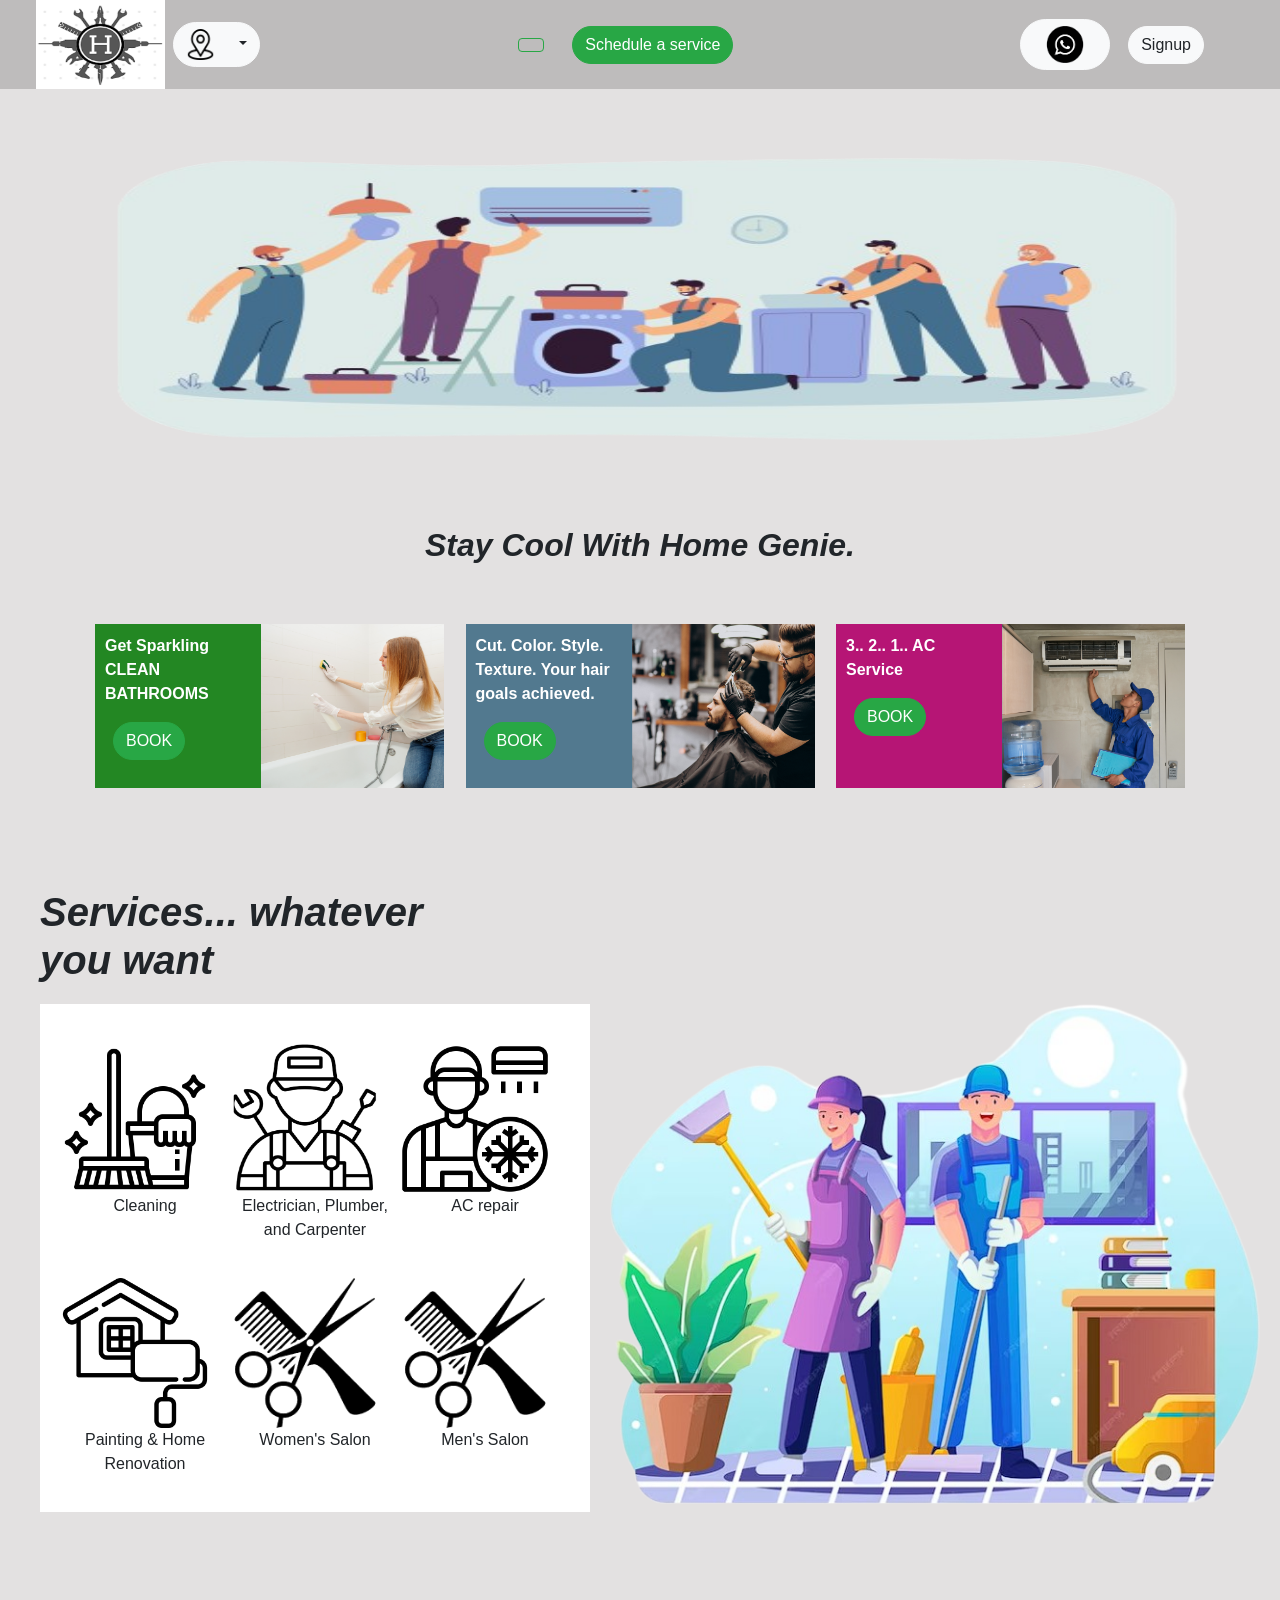
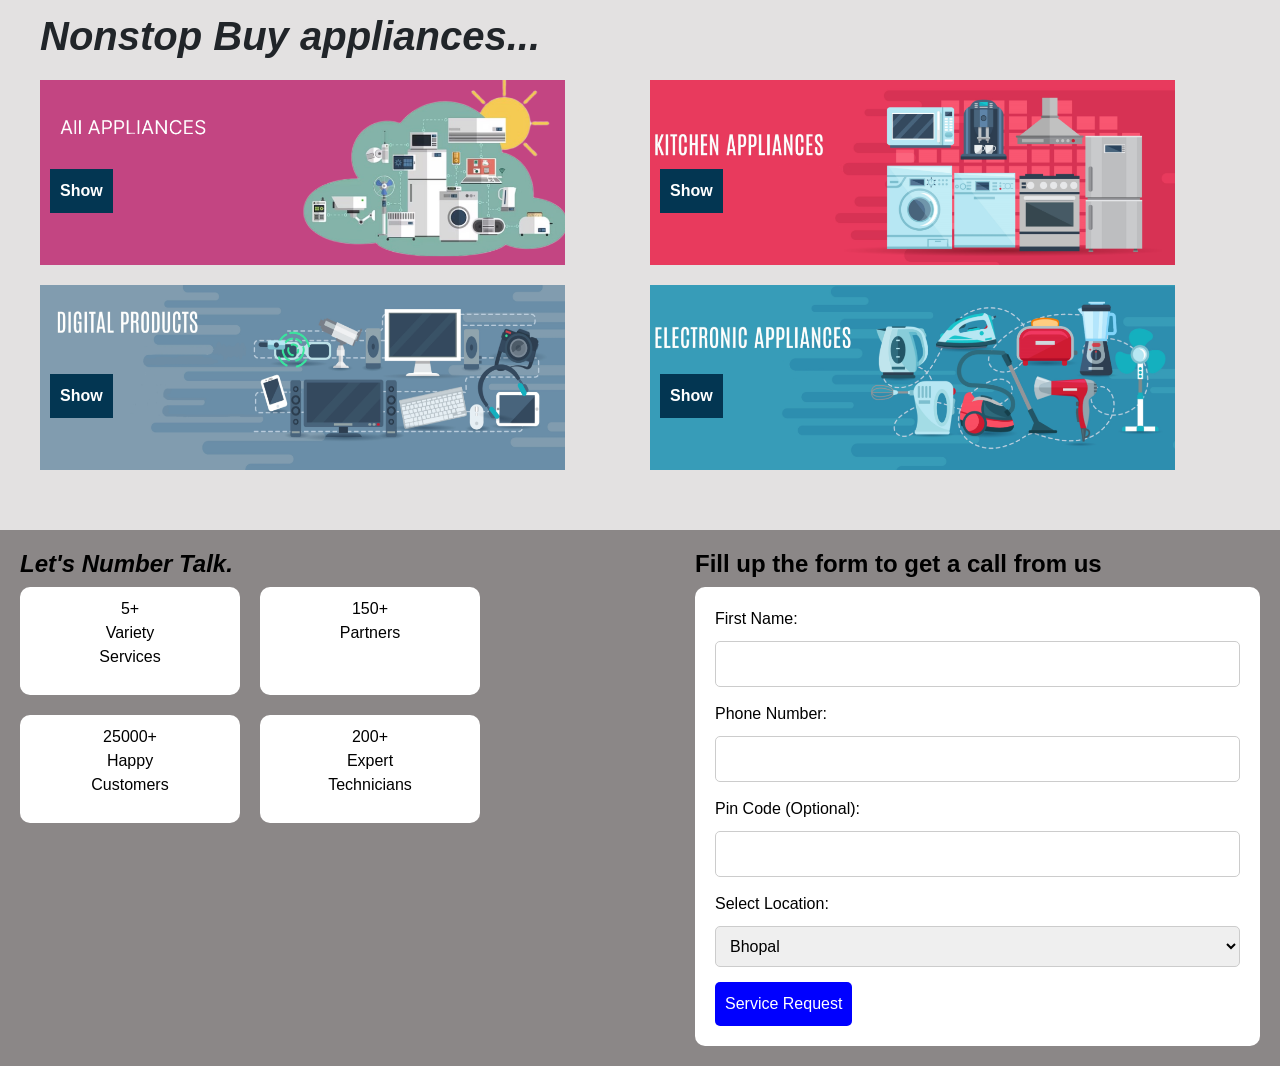
==== commit 010e5355: "Update index.html" ====
--- a/index.html
+++ b/index.html
@@ -29,7 +29,7 @@
             <ul class="navbar-nav mx-auto align-items-center">
                 <li class="nav-item">
                     <form class="form-inline">
-                        <input class="form-control" type="search" placeholder="Search for AC services..." aria-label="Search">
+                        
                         <button class="btn btn-outline-success my-2 my-sm-0" type="submit">
                            
                         </button>
